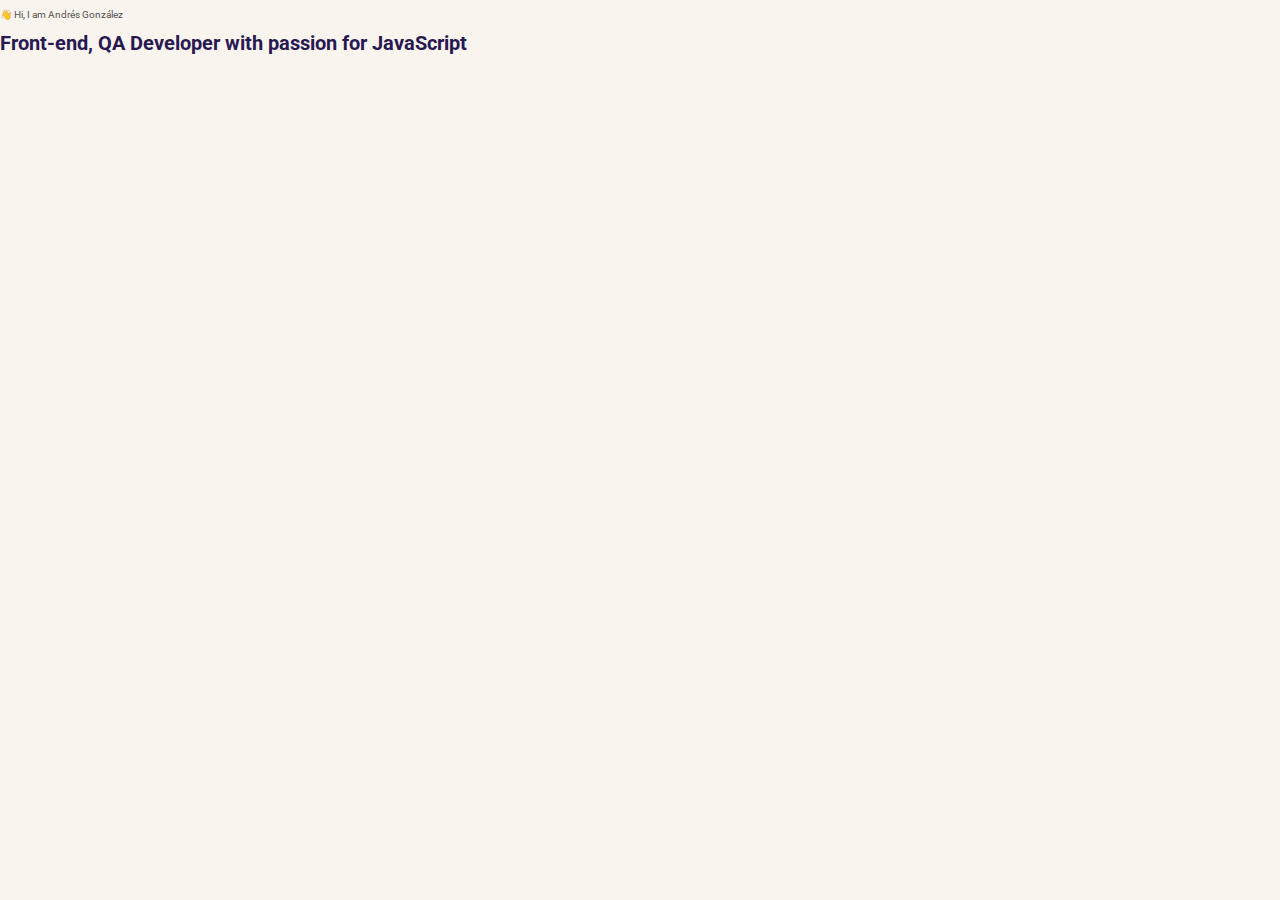
==== index.html @ 8ddfe719 "first commit" ====
<!DOCTYPE html>
<html lang="en">

<head>
  <meta charset="UTF-8">
  <meta http-equiv="X-UA-Compatible" content="IE=edge">
  <meta name="viewport" content="width=device-width, initial-scale=1.0">
  <link rel="preconnect" href="https://fonts.googleapis.com">
  <link rel="preconnect" href="https://fonts.gstatic.com" crossorigin>
  <link href="https://fonts.googleapis.com/css2?family=Roboto:wght@400;500;700&display=swap" rel="stylesheet">
  <link rel="stylesheet" href="css/style.css">
  <link rel="stylesheet" href="css/general.css">
  <title>Andres-Portfolio</title>
</head>

<body>
  <p>👋 Hi, I am Andrés González</p>
  <h1 class="color">Front-end, QA Developer with passion for JavaScript</h1>
</body>

</html>
---- css/style.css ----
.color {
  color: #281952;

}
---- css/general.css ----
/* 

  --- 01 TYPOGRAPHY SYSTEM

  -FONT SIZE SYSTEM (px)
      10 / 12 / 14 / 16 / 18 / 20 / 24 / 30 / 36 / 44 / 52 / 62 / 74 / 86 / 98

  -font weights:
  Default: 400
  Medium: 500
  Semi-bold: 600
  Bold: 700

  -Line heights:
  Default: 1
  Small: 1.05
  Medium: 1.2
  Paragraph default: 1.6
  Large: 1.8

  - Letter spacing
  0.5px
  0.75px;

  --- 02 COLORS

  - PRIMARY: 
  - Tints:
#291A53
  

  - Shades:



  - Accents:
  - Greys:

  #888
  #767676;
  (Lightest grey allowed on #fff)
  #6f6f6f;(Lightest grey allowed on #fdf2e9)
  #555
  #333

  --- 05 SHADOWS

 box-shadow: 0 2.4rem 4.8rem rgba(0, 0, 0, 0.075); 

  --- 06 BORDER-RADIUS

  Default: 9px
  Medium: 11px

  --- 07 WHITESPACE

    - Spacing system (px)
      2 / 4 / 8 / 12 / 16 / 24 / 32 / 48 / 64 / 80 / 96 / 128

    */

*/ * {
  padding: 0;
  margin: 0;
  box-sizing: border-box;
}

html {
  /* font-size: 10px; */
  /* 10px / 16px = 0.625 = 62.5% */
  /* Percentage of user's browser font-size setting */
  font-size: 62.5%;
  overflow-x: hidden;
}

body {
  margin: 0;
  font-family: 'Roboto', sans-serif;
  line-height: 1;
  font-weight: 400;
  color: #555;
  background-color: #FAF4EE;

  /* Only works if there is nothing absolutely positioned in relation to body */
  /*  overflow-x: hidden; */
}

/* ************************* */
/* GENERAL REUSABLE COMPONENTS */
/* ************************* */

.container {
  max-width: 120rem;
  padding: 0 3.2rem;
  margin: 0 auto;
}

.grid {
  display: grid;
  column-gap: 6.4rem;
  row-gap: 9.6rem;
}

.grid:not(:last-child) {
  margin-bottom: 9.6rem;
}

.grid--2-cols {
  grid-template-columns: repeat(2, 1fr);
}

.grid--3-cols {
  grid-template-columns: repeat(3, 1fr);
}

.grid--4-cols {
  grid-template-columns: repeat(4, 1fr);
}

/* .grid--5-cols {
  grid-template-columns: repeat(5, 1fr);
} */

.grid--center-v {
  align-items: center;
}
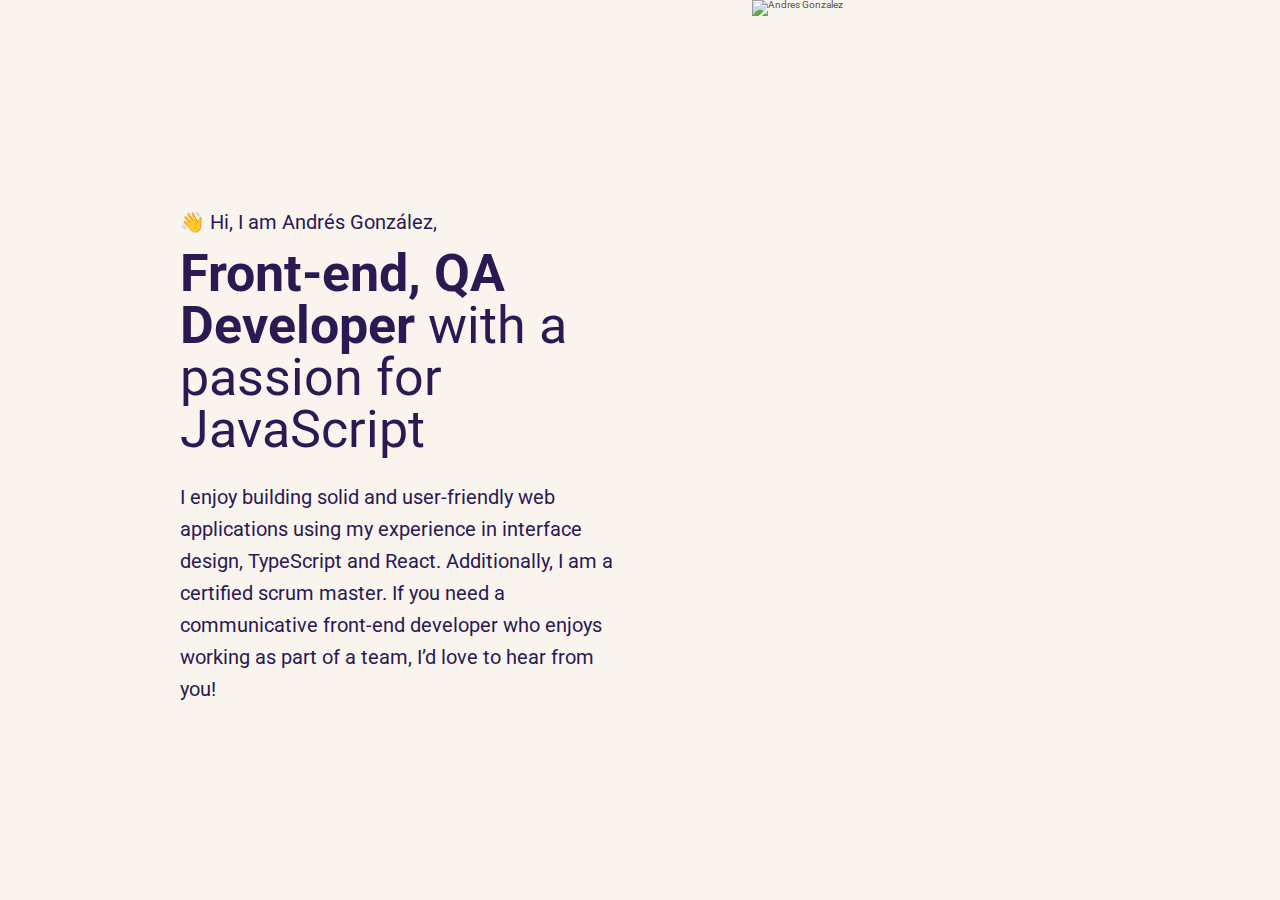
==== commit fa80ee8d: "Hero Section" ====
--- a/index.html
+++ b/index.html
@@ -14,8 +14,28 @@
 </head>
 
 <body>
-  <p>👋 Hi, I am Andrés González</p>
-  <h1 class="color">Front-end, QA Developer with passion for JavaScript</h1>
+
+  <!-- Container -->
+
+
+  <!-- Contenido Hero -->
+  <div class="grid-hero grid--2-cols ">
+    <div class="content-hero">
+      <p>👋 Hi, I am Andrés González,</p>
+      <h1>Front-end, QA Developer <span>with a passion for JavaScript</span></h1>
+      <p class="hero-text">I enjoy building solid and user-friendly web applications using my experience in interface
+        design, TypeScript and React.
+        Additionally, I am a certified scrum master. If you need a communicative front-end developer who enjoys working
+        as part
+        of a team, I’d love to hear from you!</p>
+
+    </div>
+
+
+    <!-- Imagen Hero -->
+
+    <img class="image-hero" src="https://www.andrejilderda.nl/assets/images/header.jpg" alt="Andres Gonzalez">
+  </div>
 </body>
 
 </html>--- a/css/style.css
+++ b/css/style.css
@@ -1,4 +1,36 @@
-.color {
-  color: #281952;
+.content-hero {
+  margin-left: 18rem;
+  margin-top: 30%;
+  color: #291A53;
+}
+
+.content-hero p {
+  font-size: 2rem;
+  line-height: 1.6;
+}
+
+.content-hero h1 {
+  margin-top: -1rem;
+  font-size: 5.2rem;
+}
+
+.content-hero span {
+  font-weight: 400;
+}
+
+.hero-text {
+  margin-top: -1rem;
+  font-size: 2rem;
+  line-height: 1.6;
+}
+
+.image-hero {
+  max-width: 100%;
+  height: 100vh;
+  object-fit: cover;
+  object-position: center;
+
+  border-bottom-left-radius: 60%;
+
 
 }--- a/css/general.css
+++ b/css/general.css
@@ -70,7 +70,7 @@
   /* 10px / 16px = 0.625 = 62.5% */
   /* Percentage of user's browser font-size setting */
   font-size: 62.5%;
-  overflow-x: hidden;
+  /*   overflow-x: hidden; */
 }
 
 body {
@@ -101,12 +101,18 @@
   row-gap: 9.6rem;
 }
 
+.grid-hero {
+  display: grid;
+  column-gap: 13rem;
+  row-gap: 9.6rem;
+}
+
 .grid:not(:last-child) {
   margin-bottom: 9.6rem;
 }
 
 .grid--2-cols {
-  grid-template-columns: repeat(2, 1fr);
+  grid-template-columns: 2fr 1.7fr
 }
 
 .grid--3-cols {
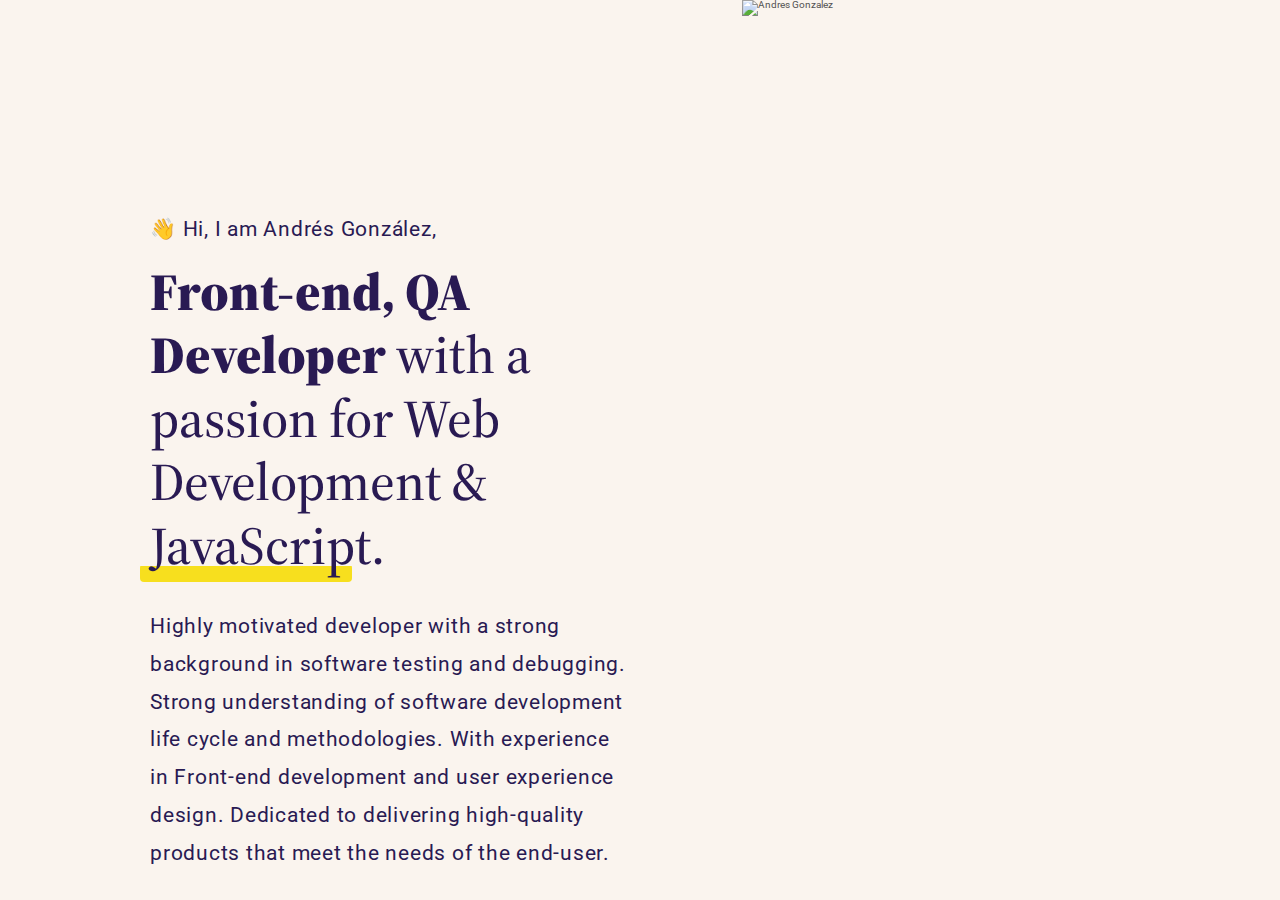
==== commit 66c5a442: "Hero Section" ====
--- a/index.html
+++ b/index.html
@@ -5,6 +5,15 @@
   <meta charset="UTF-8">
   <meta http-equiv="X-UA-Compatible" content="IE=edge">
   <meta name="viewport" content="width=device-width, initial-scale=1.0">
+
+  <link rel="preconnect" href="https://fonts.googleapis.com">
+  <link rel="preconnect" href="https://fonts.gstatic.com" crossorigin>
+
+  <link
+    href="https://fonts.googleapis.com/css2?family=Roboto:wght@400;500;700&family=Source+Serif+Pro:wght@400;600;700;900&display=swap"
+    rel="stylesheet">
+
+
   <link rel="preconnect" href="https://fonts.googleapis.com">
   <link rel="preconnect" href="https://fonts.gstatic.com" crossorigin>
   <link href="https://fonts.googleapis.com/css2?family=Roboto:wght@400;500;700&display=swap" rel="stylesheet">
@@ -15,25 +24,23 @@
 
 <body>
 
-  <!-- Container -->
-
+  <!-- /* ******** Hero Image ******** */ -->
 
   <!-- Contenido Hero -->
   <div class="grid-hero grid--2-cols ">
     <div class="content-hero">
       <p>👋 Hi, I am Andrés González,</p>
-      <h1>Front-end, QA Developer <span>with a passion for JavaScript</span></h1>
-      <p class="hero-text">I enjoy building solid and user-friendly web applications using my experience in interface
-        design, TypeScript and React.
-        Additionally, I am a certified scrum master. If you need a communicative front-end developer who enjoys working
-        as part
-        of a team, I’d love to hear from you!</p>
-
+      <h1>Front-end, QA Developer <span>with a passion for Web Development & <span
+            class="javascript">JavaScript.</span></span></h1>
+      <p class="hero-text">Highly motivated developer with a strong background in software testing and debugging. Strong
+        understanding of software
+        development life cycle and methodologies.
+        With experience in Front-end development and user experience design. Dedicated to delivering high-quality
+        products that
+        meet the needs of the end-user.</p>
     </div>
 
-
     <!-- Imagen Hero -->
-
     <img class="image-hero" src="https://www.andrejilderda.nl/assets/images/header.jpg" alt="Andres Gonzalez">
   </div>
 </body>
--- a/css/style.css
+++ b/css/style.css
@@ -1,27 +1,33 @@
+/* ******** Hero Image ******** */
 .content-hero {
-  margin-left: 18rem;
+  margin-left: 15rem;
   margin-top: 30%;
   color: #291A53;
 }
 
 .content-hero p {
-  font-size: 2rem;
-  line-height: 1.6;
+  font-size: 2.1rem;
+  line-height: 1.8;
+  letter-spacing: 0.75px;
+  text-align: start;
 }
 
 .content-hero h1 {
+  font-family: 'Source Serif Pro', serif;
+  font-weight: 900;
+  line-height: 1.2;
   margin-top: -1rem;
-  font-size: 5.2rem;
+  font-size: 5.3rem;
 }
 
 .content-hero span {
-  font-weight: 400;
+  font-family: 'Source Serif Pro', serif;
+  font-weight: 500;
+  line-height: 1.2;
 }
 
 .hero-text {
   margin-top: -1rem;
-  font-size: 2rem;
-  line-height: 1.6;
 }
 
 .image-hero {
@@ -31,6 +37,17 @@
   object-position: center;
 
   border-bottom-left-radius: 60%;
+}
 
-
+.javascript::after {
+  content: "";
+  display: block;
+  width: 44%;
+  height: 2px;
+  border-bottom: 16px solid #F7DF1E;
+  border-radius: 4px;
+  /* valor para hacer una curva suave */
+  /* color amarillo */
+  margin-top: -13px;
+  margin-left: -1rem;
 }--- a/css/general.css
+++ b/css/general.css
@@ -27,6 +27,7 @@
   - PRIMARY: 
   - Tints:
 #291A53
+#F7DF1E
   
 
   - Shades:
@@ -103,7 +104,7 @@
 
 .grid-hero {
   display: grid;
-  column-gap: 13rem;
+  column-gap: 11rem;
   row-gap: 9.6rem;
 }
 
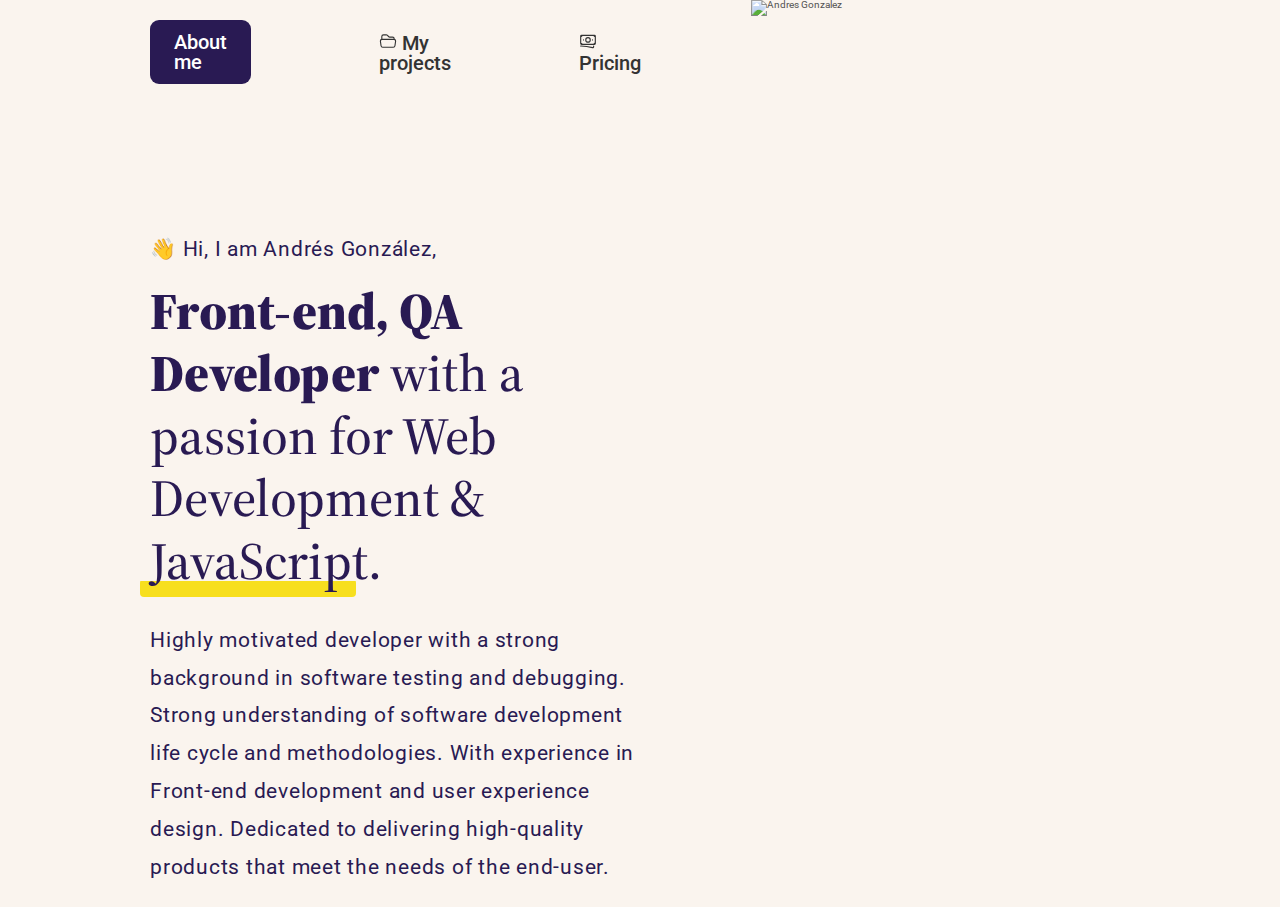
==== commit 0bcd0ded: "Hero Section" ====
--- a/index.html
+++ b/index.html
@@ -26,23 +26,86 @@
 
   <!-- /* ******** Hero Image ******** */ -->
 
+  <!-- Menu Bar -->
+
+
+
   <!-- Contenido Hero -->
-  <div class="grid-hero grid--2-cols ">
-    <div class="content-hero">
-      <p>👋 Hi, I am Andrés González,</p>
-      <h1>Front-end, QA Developer <span>with a passion for Web Development & <span
-            class="javascript">JavaScript.</span></span></h1>
-      <p class="hero-text">Highly motivated developer with a strong background in software testing and debugging. Strong
-        understanding of software
-        development life cycle and methodologies.
-        With experience in Front-end development and user experience design. Dedicated to delivering high-quality
-        products that
-        meet the needs of the end-user.</p>
+  <section class="grid-hero grid--2-cols ">
+
+    <div class="content-hero margin-left">
+
+      <header class="header ">
+
+        <nav class="main-nav">
+          <ul class="main-nav-list">
+            <li><a href="#" id="show" class="main-nav-link nav-cta">About me</a></li>
+            <li><a href="#" class="main-nav-link"><svg xmlns="http://www.w3.org/2000/svg" fill="none"
+                  viewBox="0 0 24 24" stroke-width="1.5" stroke="currentColor" class="icon">
+                  <path stroke-linecap="round" stroke-linejoin="round"
+                    d="M3.75 9.776c.112-.017.227-.026.344-.026h15.812c.117 0 .232.009.344.026m-16.5 0a2.25 2.25 0 00-1.883 2.542l.857 6a2.25 2.25 0 002.227 1.932H19.05a2.25 2.25 0 002.227-1.932l.857-6a2.25 2.25 0 00-1.883-2.542m-16.5 0V6A2.25 2.25 0 016 3.75h3.879a1.5 1.5 0 011.06.44l2.122 2.12a1.5 1.5 0 001.06.44H18A2.25 2.25 0 0120.25 9v.776" />
+                </svg>
+                My projects</a></li>
+            <li><a href="#" class="main-nav-link"><svg xmlns="http://www.w3.org/2000/svg" fill="none"
+                  viewBox="0 0 24 24" stroke-width="1.5" stroke="currentColor" class="icon">
+                  <path stroke-linecap="round" stroke-linejoin="round"
+                    d="M2.25 18.75a60.07 60.07 0 0115.797 2.101c.727.198 1.453-.342 1.453-1.096V18.75M3.75 4.5v.75A.75.75 0 013 6h-.75m0 0v-.375c0-.621.504-1.125 1.125-1.125H20.25M2.25 6v9m18-10.5v.75c0 .414.336.75.75.75h.75m-1.5-1.5h.375c.621 0 1.125.504 1.125 1.125v9.75c0 .621-.504 1.125-1.125 1.125h-.375m1.5-1.5H21a.75.75 0 00-.75.75v.75m0 0H3.75m0 0h-.375a1.125 1.125 0 01-1.125-1.125V15m1.5 1.5v-.75A.75.75 0 003 15h-.75M15 10.5a3 3 0 11-6 0 3 3 0 016 0zm3 0h.008v.008H18V10.5zm-12 0h.008v.008H6V10.5z" />
+                </svg>
+
+                Pricing</a></li>
+          </ul>
+        </nav>
+
+        <button class="btn-movile-nav"><ion-icon class="icon-movile-nav" name="menu-outline"></ion-icon>
+          <ion-icon class="icon-movile-nav" name="close-outline"></ion-icon>
+        </button>
+      </header>
+
+      <div class="text-content-hero">
+        <p>👋 Hi, I am Andrés González,</p>
+        <h1>Front-end, QA Developer <span>with a passion for Web Development & <span
+              class="javascript">JavaScript.</span></span></h1>
+        <p class="hero-text">Highly motivated developer with a strong background in software testing and debugging.
+          Strong
+          understanding of software
+          development life cycle and methodologies.
+          With experience in Front-end development and user experience design. Dedicated to delivering high-quality
+          products that
+          meet the needs of the end-user.</p>
+      </div>
     </div>
 
     <!-- Imagen Hero -->
     <img class="image-hero" src="https://www.andrejilderda.nl/assets/images/header.jpg" alt="Andres Gonzalez">
-  </div>
+
+  </section>
+
+
+  <!-- Dialogos -->
+
+
+  <!-- Hero About Me -->
+  <dialog class="about-dialog">
+    <button class="modal-btn" id="cancel"><svg xmlns="http://www.w3.org/2000/svg" fill="none" viewBox="0 0 24 24"
+        stroke-width="1.5" stroke="currentColor" class="close">
+        <path stroke-linecap="round" stroke-linejoin="round" d="M6 18L18 6M6 6l12 12" />
+      </svg>
+    </button>
+    <p>👋 Hello, my name is Andres,</p>
+    <p>"I'm a passionate software developer. I believe in my ability to understand the needs of clients and
+      produce solutions that exceed
+      their
+      expectations. I'm also known for my strong work ethic and ability to collaborate effectively with my team. I'm a
+      friendly and easy-going person, and I always put in the extra effort to ensure a project's success. I'm excited to
+      meet
+      new people and work on new projects, and I believe I would make a valuable addition to any team."
+    </p>
+    <a href="#" class="main-nav-link nav-cta">More About me</a>
+
+
+  </dialog>
+
+  <script src="js/index.js" type="module"></script>
 </body>
 
 </html>--- a/css/style.css
+++ b/css/style.css
@@ -1,7 +1,128 @@
+/* ******** Navigation ******** */
+/* ************************* */
+/* NAVIGATION */
+/* ************************* */
+
+.main-nav-list {
+  margin-top: 2rem;
+  margin-left: -4rem;
+  list-style: none;
+  display: flex;
+  align-items: center;
+  gap: 12.8rem;
+}
+
+.main-nav-link:link,
+.main-nav-link:visited {
+  display: inline-block;
+  text-decoration: none;
+  color: #333;
+  font-weight: 500;
+  font-size: 2rem;
+  transition: all 0.3s;
+}
+
+.main-nav-link:hover,
+.main-nav-link:active {
+  color: #3e3164;
+}
+
+.main-nav-link.nav-cta:link,
+.main-nav-link.nav-cta:visited {
+  padding: 1.2rem 2.4rem;
+  border-radius: 9px;
+  color: #fff;
+  background-color: #291a53;
+}
+
+.main-nav-link.nav-cta:hover,
+.main-nav-link.nav-cta:active {
+  background-color: #3e3164;
+}
+
+dialog::backdrop {
+  background: #3e316482;
+}
+
+.about-dialog {
+  position: absolute;
+  background-color: #ffffff;
+  padding: 2.6rem 4.6rem;
+  max-width: 45%;
+  height: 45%;
+  border: solid #291A53;
+}
+
+.about-dialog p {
+  margin-top: -0.1rem;
+  font-size: 1.6rem;
+  line-height: 1.6;
+  letter-spacing: 0.75px;
+  text-align: start;
+}
+
+
+.modal-btn {
+  display: flex;
+  align-items: center;
+  justify-content: center;
+  top: 0px;
+  margin-top: 0;
+  margin-left: 94%;
+  height: 40px;
+  width: 40px;
+
+  border-radius: 50%;
+  background-color: #291A53;
+}
+
+.close {
+  color: #fff;
+}
+
+.icon {
+  width: 18px;
+  height: 18px;
+}
+
+
+
+
+
+
+
+
+
+
+/* Movile */
+
+.btn-movile-nav {
+  border: none;
+  background: none;
+  cursor: pointer;
+
+  display: none;
+}
+
+.icon-movile-nav {
+  height: 4.8rem;
+  width: 4.8rem;
+  color: #333;
+}
+
+
+
+.icon-movile-nav[name="close-outline"] {
+  display: none;
+}
+
 /* ******** Hero Image ******** */
+
+.text-content-hero {
+  margin-top: 30%;
+}
+
 .content-hero {
-  margin-left: 15rem;
-  margin-top: 30%;
   color: #291A53;
 }
 
@@ -17,7 +138,7 @@
   font-weight: 900;
   line-height: 1.2;
   margin-top: -1rem;
-  font-size: 5.3rem;
+  font-size: 5.2rem;
 }
 
 .content-hero span {
--- a/css/general.css
+++ b/css/general.css
@@ -130,4 +130,8 @@
 
 .grid--center-v {
   align-items: center;
+}
+
+.margin-left {
+  margin-left: 15rem;
 }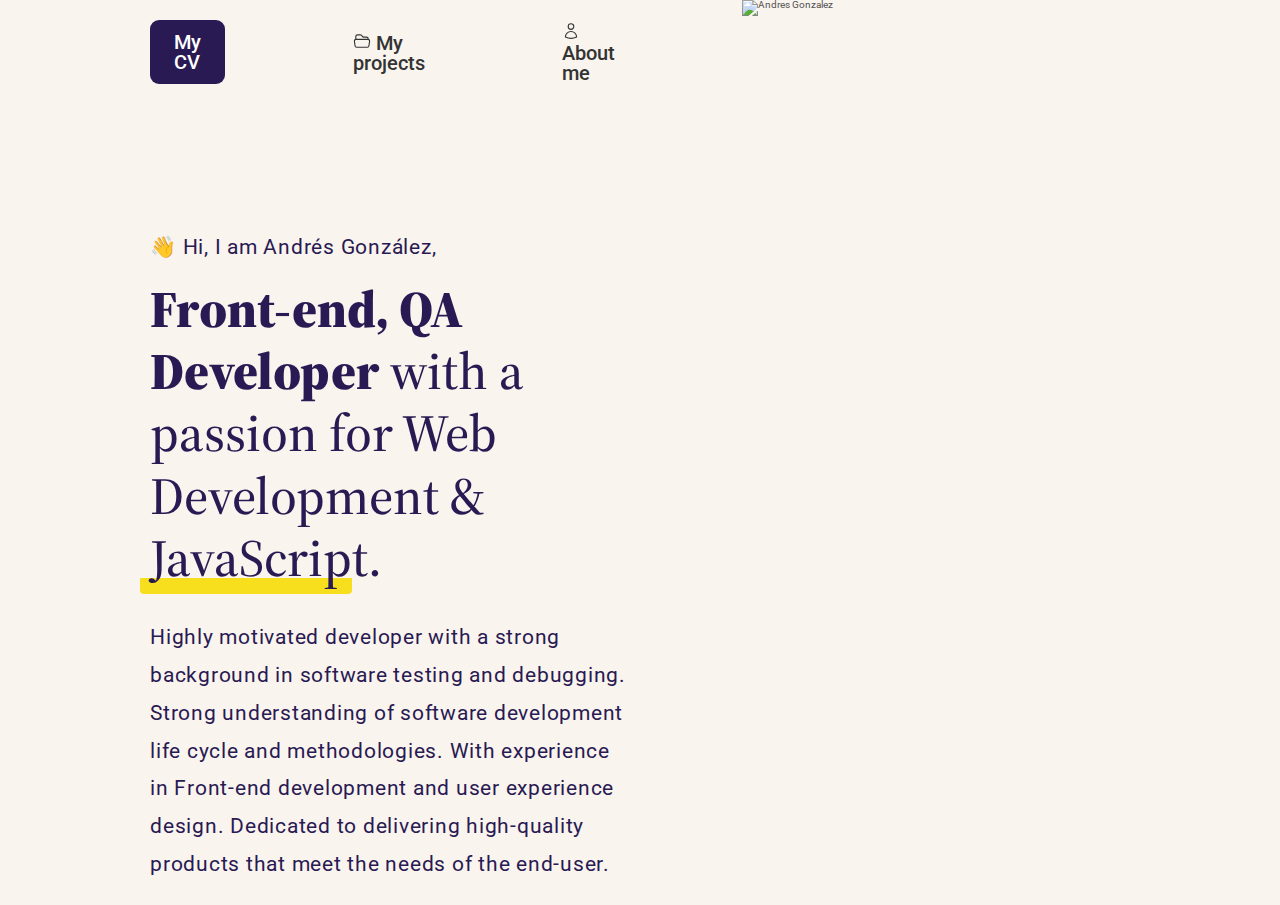
==== commit da9a1c9b: "CV Layout" ====
--- a/index.html
+++ b/index.html
@@ -28,31 +28,25 @@
 
   <!-- Menu Bar -->
 
-
-
   <!-- Contenido Hero -->
   <section class="grid-hero grid--2-cols ">
-
     <div class="content-hero margin-left">
-
       <header class="header ">
-
         <nav class="main-nav">
           <ul class="main-nav-list">
-            <li><a href="#" id="show" class="main-nav-link nav-cta">About me</a></li>
+            <li><a href="cv.html" class="main-nav-link nav-cta">My CV</a></li>
             <li><a href="#" class="main-nav-link"><svg xmlns="http://www.w3.org/2000/svg" fill="none"
                   viewBox="0 0 24 24" stroke-width="1.5" stroke="currentColor" class="icon">
                   <path stroke-linecap="round" stroke-linejoin="round"
                     d="M3.75 9.776c.112-.017.227-.026.344-.026h15.812c.117 0 .232.009.344.026m-16.5 0a2.25 2.25 0 00-1.883 2.542l.857 6a2.25 2.25 0 002.227 1.932H19.05a2.25 2.25 0 002.227-1.932l.857-6a2.25 2.25 0 00-1.883-2.542m-16.5 0V6A2.25 2.25 0 016 3.75h3.879a1.5 1.5 0 011.06.44l2.122 2.12a1.5 1.5 0 001.06.44H18A2.25 2.25 0 0120.25 9v.776" />
                 </svg>
                 My projects</a></li>
-            <li><a href="#" class="main-nav-link"><svg xmlns="http://www.w3.org/2000/svg" fill="none"
+            <li><a href="#" id="show" class="main-nav-link"><svg xmlns="http://www.w3.org/2000/svg" fill="none"
                   viewBox="0 0 24 24" stroke-width="1.5" stroke="currentColor" class="icon">
                   <path stroke-linecap="round" stroke-linejoin="round"
-                    d="M2.25 18.75a60.07 60.07 0 0115.797 2.101c.727.198 1.453-.342 1.453-1.096V18.75M3.75 4.5v.75A.75.75 0 013 6h-.75m0 0v-.375c0-.621.504-1.125 1.125-1.125H20.25M2.25 6v9m18-10.5v.75c0 .414.336.75.75.75h.75m-1.5-1.5h.375c.621 0 1.125.504 1.125 1.125v9.75c0 .621-.504 1.125-1.125 1.125h-.375m1.5-1.5H21a.75.75 0 00-.75.75v.75m0 0H3.75m0 0h-.375a1.125 1.125 0 01-1.125-1.125V15m1.5 1.5v-.75A.75.75 0 003 15h-.75M15 10.5a3 3 0 11-6 0 3 3 0 016 0zm3 0h.008v.008H18V10.5zm-12 0h.008v.008H6V10.5z" />
+                    d="M15.75 6a3.75 3.75 0 11-7.5 0 3.75 3.75 0 017.5 0zM4.501 20.118a7.5 7.5 0 0114.998 0A17.933 17.933 0 0112 21.75c-2.676 0-5.216-.584-7.499-1.632z" />
                 </svg>
-
-                Pricing</a></li>
+                About me</a></li>
           </ul>
         </nav>
 
@@ -73,16 +67,12 @@
           products that
           meet the needs of the end-user.</p>
       </div>
+
     </div>
-
     <!-- Imagen Hero -->
     <img class="image-hero" src="https://www.andrejilderda.nl/assets/images/header.jpg" alt="Andres Gonzalez">
-
   </section>
-
-
   <!-- Dialogos -->
-
 
   <!-- Hero About Me -->
   <dialog class="about-dialog">
@@ -101,9 +91,8 @@
       new people and work on new projects, and I believe I would make a valuable addition to any team."
     </p>
     <a href="#" class="main-nav-link nav-cta">More About me</a>
+  </dialog>
 
-
-  </dialog>
 
   <script src="js/index.js" type="module"></script>
 </body>
--- a/css/style.css
+++ b/css/style.css
@@ -1,4 +1,3 @@
-/* ******** Navigation ******** */
 /* ************************* */
 /* NAVIGATION */
 /* ************************* */
@@ -40,6 +39,10 @@
   background-color: #3e3164;
 }
 
+/* ************************* */
+/* NAVIGATION DIALOG */
+/* ************************* */
+
 dialog::backdrop {
   background: #3e316482;
 }
@@ -60,7 +63,6 @@
   letter-spacing: 0.75px;
   text-align: start;
 }
-
 
 .modal-btn {
   display: flex;
@@ -87,14 +89,9 @@
 
 
 
-
-
-
-
-
-
-
-/* Movile */
+/* ************************* */
+/* MOVILE  */
+/* ************************* */
 
 .btn-movile-nav {
   border: none;
@@ -110,13 +107,13 @@
   color: #333;
 }
 
-
-
 .icon-movile-nav[name="close-outline"] {
   display: none;
 }
 
-/* ******** Hero Image ******** */
+/* ************************* */
+/* HERO SECTION */
+/* ************************* */
 
 .text-content-hero {
   margin-top: 30%;
@@ -167,8 +164,6 @@
   height: 2px;
   border-bottom: 16px solid #F7DF1E;
   border-radius: 4px;
-  /* valor para hacer una curva suave */
-  /* color amarillo */
   margin-top: -13px;
   margin-left: -1rem;
 }--- a/css/general.css
+++ b/css/general.css
@@ -25,13 +25,14 @@
   --- 02 COLORS
 
   - PRIMARY: 
+#FAF4EE
+#291A53
+
   - Tints:
-#291A53
 #F7DF1E
   
 
   - Shades:
-
 
 
   - Accents:
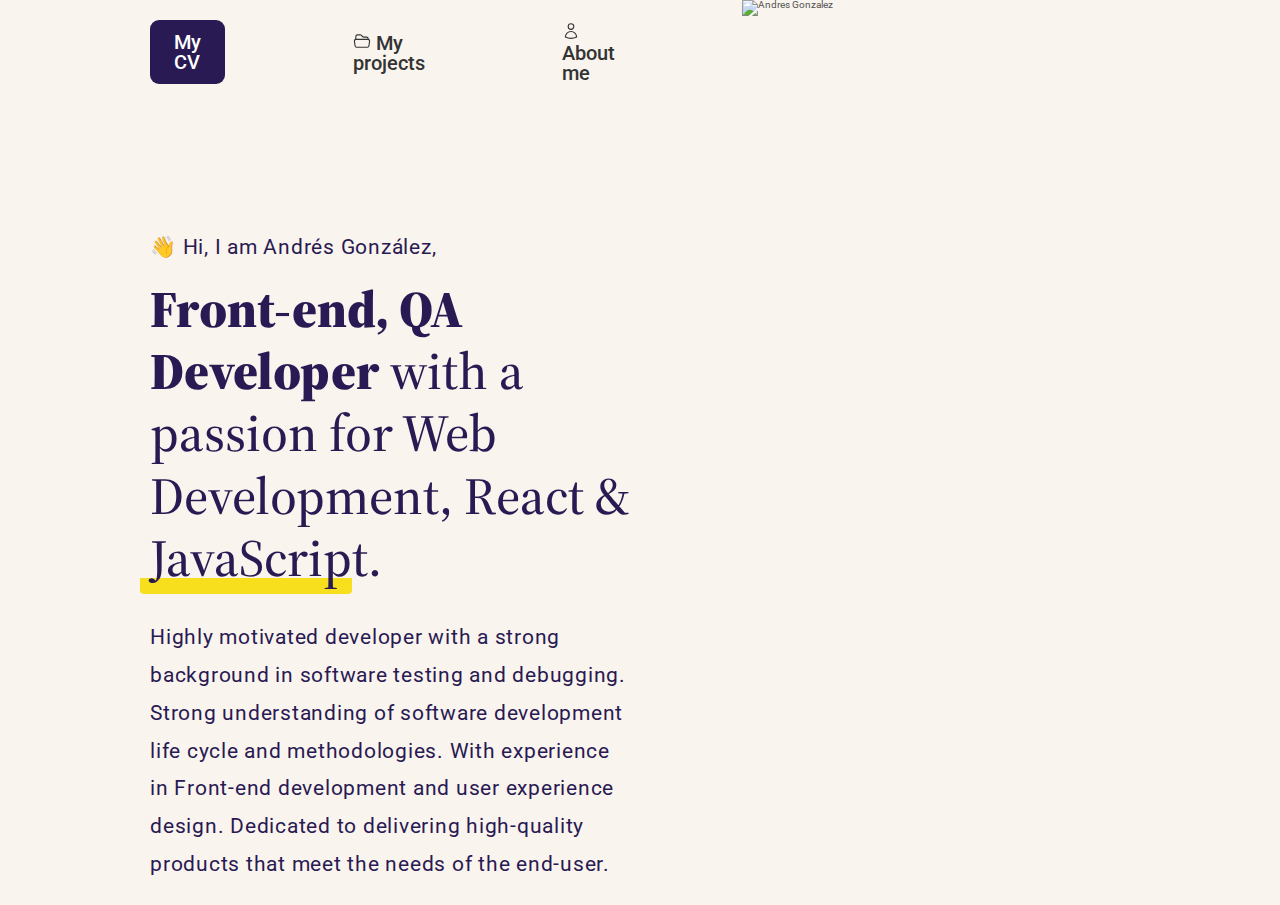
==== commit d18115f1: "Hero Section" ====
--- a/index.html
+++ b/index.html
@@ -57,7 +57,7 @@
 
       <div class="text-content-hero">
         <p>👋 Hi, I am Andrés González,</p>
-        <h1>Front-end, QA Developer <span>with a passion for Web Development & <span
+        <h1>Front-end, QA Developer <span>with a passion for Web Development, React & <span
               class="javascript">JavaScript.</span></span></h1>
         <p class="hero-text">Highly motivated developer with a strong background in software testing and debugging.
           Strong
